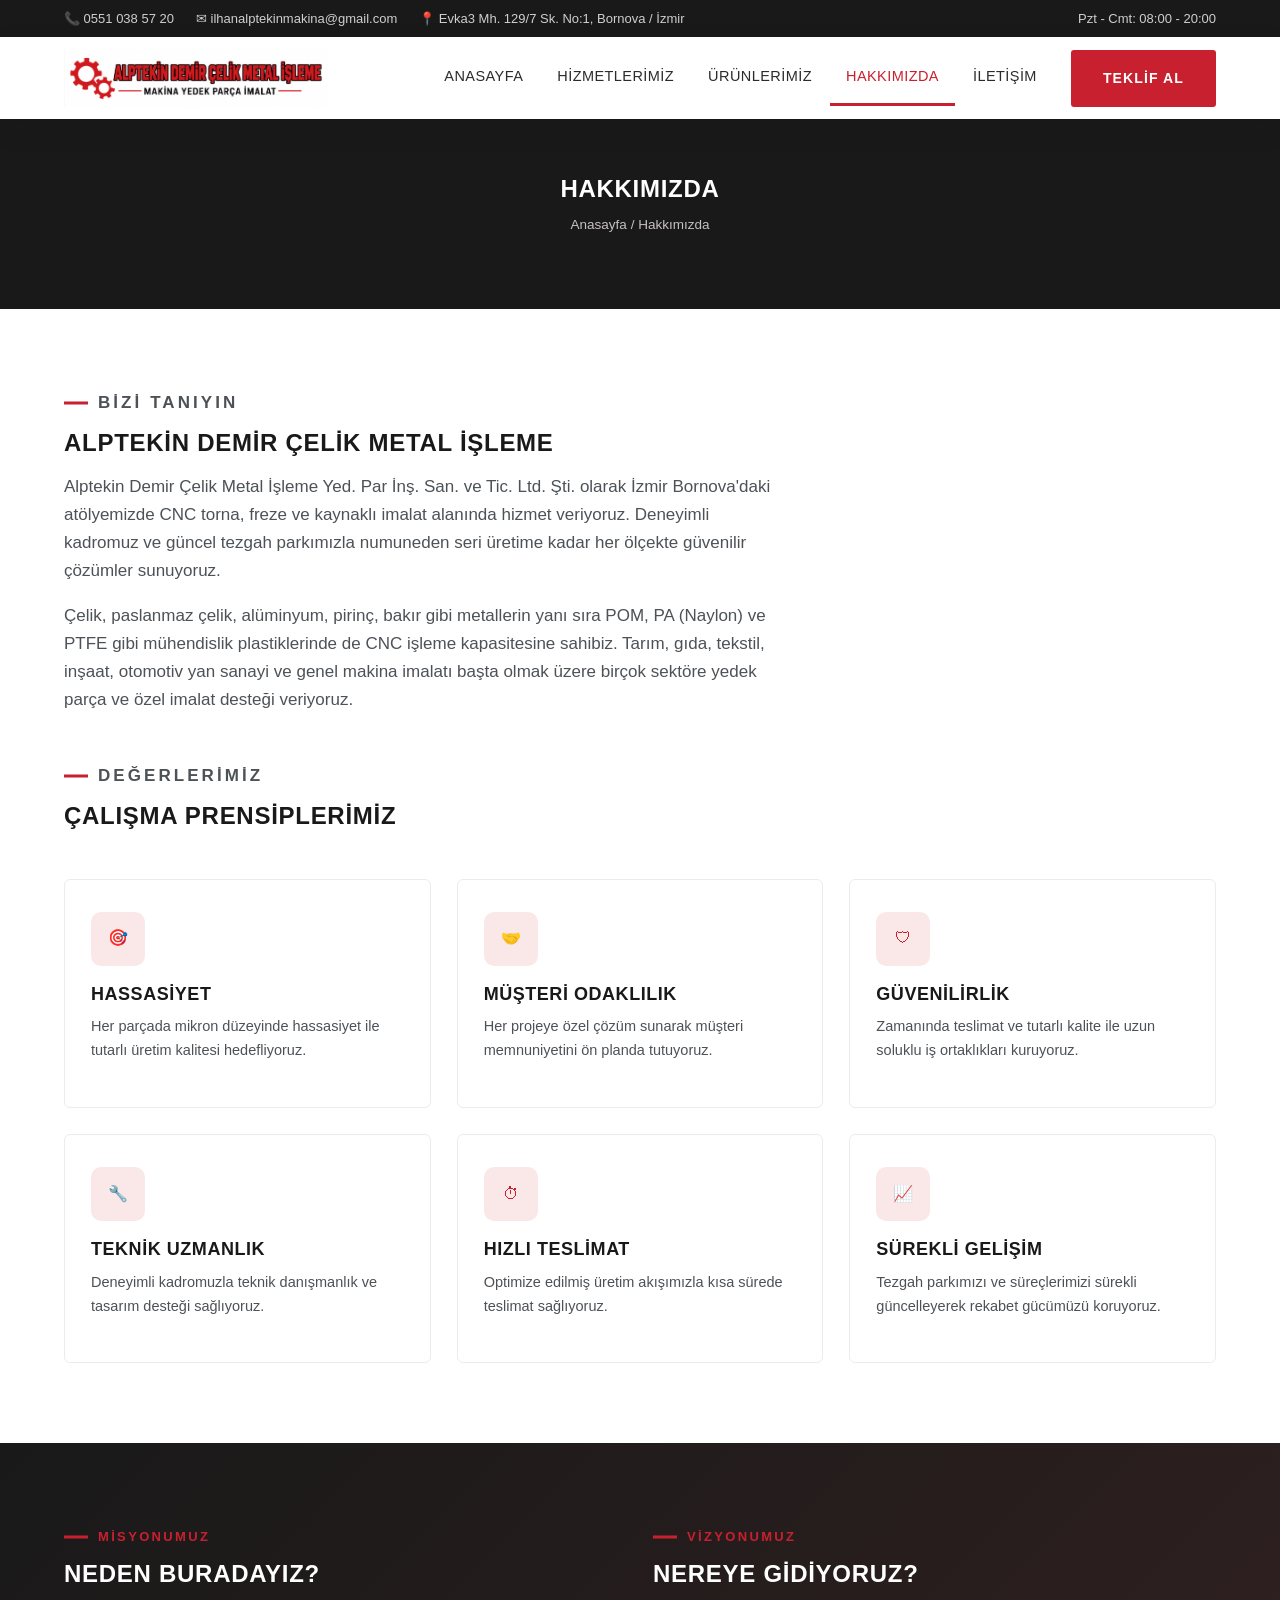
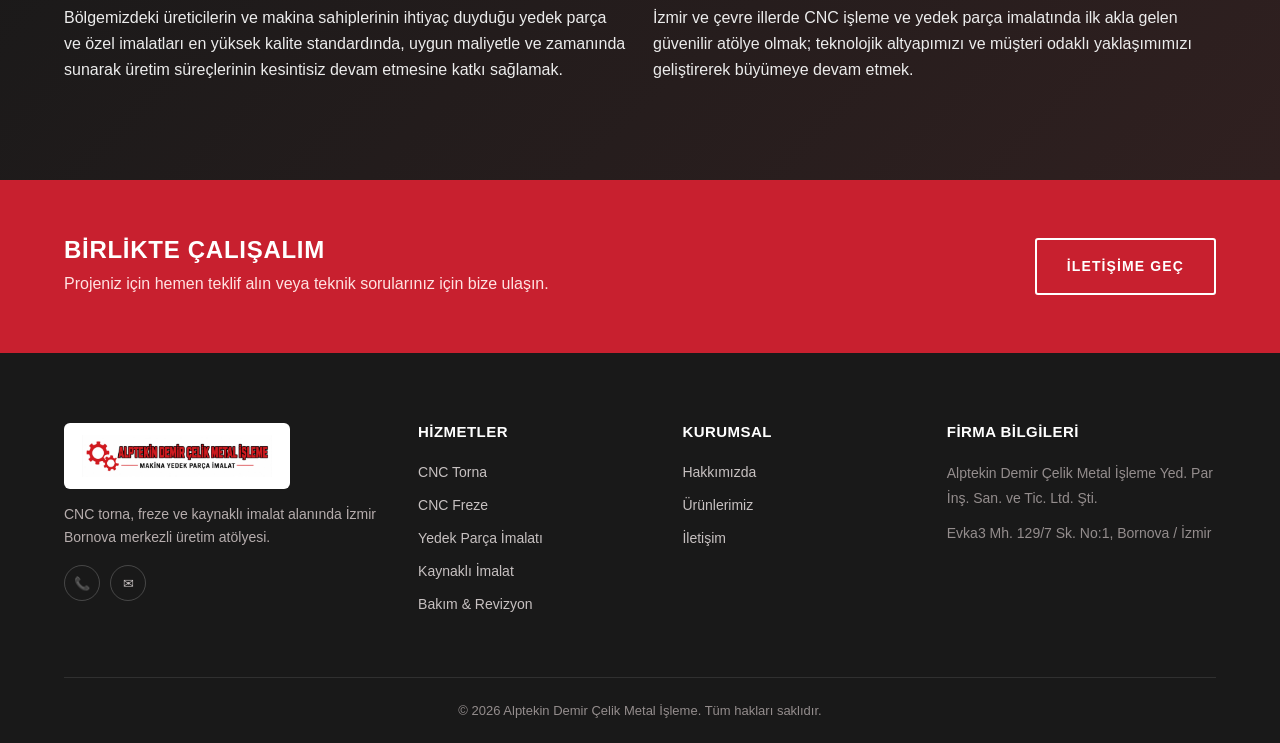
==== hakkimizda.html @ d5917b15 "İlk yayın: Alptekin Demir Çelik Metal İşleme web sitesi" ====
<!DOCTYPE html>
<html lang="tr">
<head>
<meta charset="UTF-8">
<meta name="viewport" content="width=device-width, initial-scale=1.0">
<title>Hakkımızda | Alptekin Demir Çelik Metal İşleme - İzmir Bornova</title>
<meta name="description" content="Alptekin Demir Çelik Metal İşleme Yed. Par İnş. San. ve Tic. Ltd. Şti. hakkında bilgi edinin: misyonumuz, vizyonumuz ve değerlerimiz.">
<meta name="keywords" content="alptekin demir çelik hakkında, izmir cnc atölyesi, bornova metal işleme firması">
<link rel="canonical" href="https://www.alptekindemircelik.com/hakkimizda.html">
<meta name="robots" content="index, follow">
<meta property="og:type" content="website">
<meta property="og:locale" content="tr_TR">
<meta property="og:title" content="Hakkımızda | Alptekin Demir Çelik Metal İşleme">
<meta property="og:description" content="İzmir Bornova merkezli CNC işleme ve metal imalat atölyemizi tanıyın.">
<meta property="og:image" content="https://www.alptekindemircelik.com/img/logo.png">
<meta property="og:url" content="https://www.alptekindemircelik.com/hakkimizda.html">
<link rel="icon" type="image/png" href="img/logo.png">
<link rel="stylesheet" href="css/style.css">
</head>
<body>

<div class="topbar">
  <div class="container">
    <div class="topbar__contacts">
      <a href="tel:+905510385720">📞 0551 038 57 20</a>
      <a href="mailto:ilhanalptekinmakina@gmail.com">✉ ilhanalptekinmakina@gmail.com</a>
      <span>📍 Evka3 Mh. 129/7 Sk. No:1, Bornova / İzmir</span>
    </div>
    <div>Pzt - Cmt: 08:00 - 20:00</div>
  </div>
</div>

<header class="site-header">
  <div class="container">
    <a href="index.html" class="brand">
      <img src="img/logo.png" alt="Alptekin Demir Çelik Metal İşleme Logo" width="52" height="52">
      <span class="brand__text">
        <span class="brand__title">Alptekin Demir Çelik</span>
        <span class="brand__sub">Makina Yedek Parça İmalat</span>
      </span>
    </a>
    <nav class="main-nav" aria-label="Ana menü">
      <ul>
        <li><a class="nav-link" href="index.html">Anasayfa</a></li>
        <li><a class="nav-link" href="hizmetlerimiz.html">Hizmetlerimiz</a></li>
        <li><a class="nav-link" href="urunlerimiz.html">Ürünlerimiz</a></li>
        <li class="active"><a class="nav-link" href="hakkimizda.html">Hakkımızda</a></li>
        <li><a class="nav-link" href="iletisim.html">İletişim</a></li>
      </ul>
      <a href="iletisim.html" class="btn btn-primary">Teklif Al</a>
    </nav>
    <button class="nav-toggle" aria-label="Menüyü aç/kapat" aria-expanded="false"><span></span></button>
  </div>
</header>

<main>

  <section class="page-header">
    <div class="container">
      <h1>Hakkımızda</h1>
      <p class="breadcrumb"><a href="index.html">Anasayfa</a> / Hakkımızda</p>
    </div>
  </section>

  <section class="section">
    <div class="container">
      <div class="section-head">
        <p class="eyebrow">Bizi Tanıyın</p>
        <h2>Alptekin Demir Çelik Metal İşleme</h2>
        <p>Alptekin Demir Çelik Metal İşleme Yed. Par İnş. San. ve Tic. Ltd. Şti. olarak İzmir Bornova'daki atölyemizde CNC torna, freze ve kaynaklı imalat alanında hizmet veriyoruz. Deneyimli kadromuz ve güncel tezgah parkımızla numuneden seri üretime kadar her ölçekte güvenilir çözümler sunuyoruz.</p>
        <p>Çelik, paslanmaz çelik, alüminyum, pirinç, bakır gibi metallerin yanı sıra POM, PA (Naylon) ve PTFE gibi mühendislik plastiklerinde de CNC işleme kapasitesine sahibiz. Tarım, gıda, tekstil, inşaat, otomotiv yan sanayi ve genel makina imalatı başta olmak üzere birçok sektöre yedek parça ve özel imalat desteği veriyoruz.</p>
      </div>

      <div class="section-head" style="margin-top:48px;">
        <p class="eyebrow">Değerlerimiz</p>
        <h2>Çalışma Prensiplerimiz</h2>
      </div>
      <div class="grid grid--3">
        <div class="card">
          <div class="card__icon">🎯</div>
          <h3>Hassasiyet</h3>
          <p>Her parçada mikron düzeyinde hassasiyet ile tutarlı üretim kalitesi hedefliyoruz.</p>
        </div>
        <div class="card">
          <div class="card__icon">🤝</div>
          <h3>Müşteri Odaklılık</h3>
          <p>Her projeye özel çözüm sunarak müşteri memnuniyetini ön planda tutuyoruz.</p>
        </div>
        <div class="card">
          <div class="card__icon">🛡</div>
          <h3>Güvenilirlik</h3>
          <p>Zamanında teslimat ve tutarlı kalite ile uzun soluklu iş ortaklıkları kuruyoruz.</p>
        </div>
        <div class="card">
          <div class="card__icon">🔧</div>
          <h3>Teknik Uzmanlık</h3>
          <p>Deneyimli kadromuzla teknik danışmanlık ve tasarım desteği sağlıyoruz.</p>
        </div>
        <div class="card">
          <div class="card__icon">⏱</div>
          <h3>Hızlı Teslimat</h3>
          <p>Optimize edilmiş üretim akışımızla kısa sürede teslimat sağlıyoruz.</p>
        </div>
        <div class="card">
          <div class="card__icon">📈</div>
          <h3>Sürekli Gelişim</h3>
          <p>Tezgah parkımızı ve süreçlerimizi sürekli güncelleyerek rekabet gücümüzü koruyoruz.</p>
        </div>
      </div>
    </div>
  </section>

  <section class="section section--dark">
    <div class="container">
      <div class="grid grid--2">
        <div>
          <p class="eyebrow">Misyonumuz</p>
          <h2>Neden Buradayız?</h2>
          <p>Bölgemizdeki üreticilerin ve makina sahiplerinin ihtiyaç duyduğu yedek parça ve özel imalatları en yüksek kalite standardında, uygun maliyetle ve zamanında sunarak üretim süreçlerinin kesintisiz devam etmesine katkı sağlamak.</p>
        </div>
        <div>
          <p class="eyebrow">Vizyonumuz</p>
          <h2>Nereye Gidiyoruz?</h2>
          <p>İzmir ve çevre illerde CNC işleme ve yedek parça imalatında ilk akla gelen güvenilir atölye olmak; teknolojik altyapımızı ve müşteri odaklı yaklaşımımızı geliştirerek büyümeye devam etmek.</p>
        </div>
      </div>
    </div>
  </section>

  <section class="cta-band">
    <div class="container">
      <div>
        <h2>Birlikte Çalışalım</h2>
        <p>Projeniz için hemen teklif alın veya teknik sorularınız için bize ulaşın.</p>
      </div>
      <a href="iletisim.html" class="btn btn-outline">İletişime Geç</a>
    </div>
  </section>

</main>

<footer class="site-footer">
  <div class="container">
    <div class="footer-grid">
      <div class="footer-brand">
        <a href="index.html" class="brand">
          <img src="img/logo.png" alt="Alptekin Demir Çelik Logo" width="46" height="46">
          <span class="brand__text">
            <span class="brand__title">Alptekin Demir Çelik</span>
            <span class="brand__sub">Makina Yedek Parça İmalat</span>
          </span>
        </a>
        <p>CNC torna, freze ve kaynaklı imalat alanında İzmir Bornova merkezli üretim atölyesi.</p>
        <div class="social-row">
          <a href="tel:+905510385720" aria-label="Telefon">📞</a>
          <a href="mailto:ilhanalptekinmakina@gmail.com" aria-label="E-posta">✉</a>
        </div>
      </div>
      <div>
        <h4>Hizmetler</h4>
        <ul>
          <li><a href="hizmetlerimiz.html#torna">CNC Torna</a></li>
          <li><a href="hizmetlerimiz.html#freze">CNC Freze</a></li>
          <li><a href="hizmetlerimiz.html#yedek-parca">Yedek Parça İmalatı</a></li>
          <li><a href="hizmetlerimiz.html#kaynak">Kaynaklı İmalat</a></li>
          <li><a href="hizmetlerimiz.html#bakim">Bakım &amp; Revizyon</a></li>
        </ul>
      </div>
      <div>
        <h4>Kurumsal</h4>
        <ul>
          <li><a href="hakkimizda.html">Hakkımızda</a></li>
          <li><a href="urunlerimiz.html">Ürünlerimiz</a></li>
          <li><a href="iletisim.html">İletişim</a></li>
        </ul>
      </div>
      <div>
        <h4>Firma Bilgileri</h4>
        <ul class="footer-legal">
          <li>Alptekin Demir Çelik Metal İşleme Yed. Par İnş. San. ve Tic. Ltd. Şti.</li>
          <li>Evka3 Mh. 129/7 Sk. No:1, Bornova / İzmir</li>
        </ul>
      </div>
    </div>
    <div class="footer-bottom">
      &copy; <span id="current-year">2026</span> Alptekin Demir Çelik Metal İşleme. Tüm hakları saklıdır.
    </div>
  </div>
</footer>

<script src="js/main.js"></script>
</body>
</html>
---- css/style.css ----
/* =========================================================
   Alptekin Demir Çelik Metal İşleme - Ana Stil Dosyası
   ========================================================= */

:root {
  --color-red: #c8202f;
  --color-red-dark: #8f1620;
  --color-red-light: #e5394a;
  --color-ink: #191919;
  --color-ink-soft: #2b2b2b;
  --color-steel: #4d5257;
  --color-gray-100: #f6f6f7;
  --color-gray-200: #ececec;
  --color-gray-300: #dadada;
  --color-white: #ffffff;
  --font-heading: "Oswald", "Arial Narrow", Arial, sans-serif;
  --font-body: "Inter", "Segoe UI", Arial, sans-serif;
  --radius: 6px;
  --shadow-soft: 0 10px 30px rgba(25, 25, 25, 0.08);
  --shadow-hard: 0 18px 40px rgba(25, 25, 25, 0.16);
  --container: 1200px;
}

* { box-sizing: border-box; }
html { scroll-behavior: smooth; }

body {
  margin: 0;
  font-family: var(--font-body);
  color: var(--color-ink-soft);
  background: var(--color-white);
  line-height: 1.65;
  font-size: 16px;
}

img { max-width: 100%; display: block; }
a { color: inherit; text-decoration: none; }
ul { list-style: none; margin: 0; padding: 0; }
h1, h2, h3, h4 {
  font-family: var(--font-heading);
  text-transform: uppercase;
  letter-spacing: 0.03em;
  color: var(--color-ink);
  margin: 0 0 16px;
  line-height: 1.2;
}
p { margin: 0 0 16px; }

.container {
  width: 100%;
  max-width: var(--container);
  margin: 0 auto;
  padding: 0 24px;
}

.section {
  padding: 80px 0;
}
.section--gray { background: var(--color-gray-100); }
.section--dark {
  background: linear-gradient(135deg, var(--color-ink) 0%, #302020 100%);
  color: var(--color-gray-200);
}
.section--dark h2, .section--dark h3 { color: var(--color-white); }

.eyebrow {
  display: inline-block;
  font-family: var(--font-heading);
  text-transform: uppercase;
  letter-spacing: 0.18em;
  font-size: 13px;
  color: var(--color-red);
  font-weight: 600;
  margin-bottom: 12px;
  position: relative;
  padding-left: 34px;
}
.eyebrow::before {
  content: "";
  position: absolute;
  left: 0;
  top: 50%;
  transform: translateY(-50%);
  width: 24px;
  height: 3px;
  background: var(--color-red);
}

.section-head { max-width: 720px; margin-bottom: 48px; }
.section-head.center { margin-left: auto; margin-right: auto; text-align: center; }
.section-head p { color: var(--color-steel); font-size: 17px; }
.section--dark .section-head p { color: #c9c3c3; }

.btn {
  display: inline-flex;
  align-items: center;
  gap: 10px;
  font-family: var(--font-heading);
  text-transform: uppercase;
  letter-spacing: 0.08em;
  font-size: 14px;
  font-weight: 600;
  padding: 15px 30px;
  border-radius: 3px;
  border: 2px solid transparent;
  cursor: pointer;
  transition: all 0.25s ease;
}
.btn-primary {
  background: var(--color-red);
  color: var(--color-white);
  border-color: var(--color-red);
}
.btn-primary:hover { background: var(--color-red-dark); border-color: var(--color-red-dark); }
.btn-outline {
  background: transparent;
  color: var(--color-ink);
  border-color: var(--color-ink);
}
.btn-outline:hover { background: var(--color-ink); color: var(--color-white); }
.section--dark .btn-outline { color: var(--color-white); border-color: var(--color-white); }
.section--dark .btn-outline:hover { background: var(--color-white); color: var(--color-ink); }

/* ---------- Header / Nav ---------- */
.topbar {
  background: var(--color-ink);
  color: #cfcfcf;
  font-size: 13px;
}
.topbar .container {
  display: flex;
  justify-content: space-between;
  align-items: center;
  padding-top: 8px;
  padding-bottom: 8px;
  flex-wrap: wrap;
  gap: 6px;
}
.topbar a { color: #cfcfcf; }
.topbar a:hover { color: var(--color-red-light); }
.topbar__contacts { display: flex; gap: 22px; flex-wrap: wrap; }
.topbar__contacts span, .topbar__contacts a { display: inline-flex; align-items: center; gap: 6px; }

.site-header {
  position: sticky;
  top: 0;
  z-index: 200;
  background: var(--color-white);
  box-shadow: var(--shadow-soft);
}
.site-header .container {
  display: flex;
  align-items: center;
  justify-content: space-between;
  padding-top: 12px;
  padding-bottom: 12px;
}
.brand { display: flex; align-items: center; gap: 12px; }
.brand img { height: 58px; width: auto; }
.brand__text { display: none; }

.main-nav { display: flex; align-items: center; gap: 6px; }
.main-nav > ul { display: flex; align-items: center; gap: 2px; }
.main-nav a.nav-link {
  display: block;
  padding: 14px 16px;
  font-family: var(--font-heading);
  font-size: 14.5px;
  font-weight: 500;
  letter-spacing: 0.03em;
  text-transform: uppercase;
  color: var(--color-ink-soft);
  border-bottom: 3px solid transparent;
  transition: all 0.2s ease;
}
.main-nav a.nav-link:hover,
.main-nav li.active a.nav-link {
  color: var(--color-red);
  border-color: var(--color-red);
}
.main-nav .btn { margin-left: 12px; }

.nav-toggle {
  display: none;
  background: none;
  border: 2px solid var(--color-ink);
  border-radius: 4px;
  width: 44px;
  height: 40px;
  align-items: center;
  justify-content: center;
  cursor: pointer;
}
.nav-toggle span,
.nav-toggle span::before,
.nav-toggle span::after {
  content: "";
  display: block;
  width: 20px;
  height: 2px;
  background: var(--color-ink);
  position: relative;
  transition: all 0.2s ease;
}
.nav-toggle span::before { position: absolute; top: -7px; }
.nav-toggle span::after { position: absolute; top: 7px; }

/* ---------- Hero ---------- */
.hero {
  position: relative;
  background: linear-gradient(120deg, rgba(20,20,20,0.92), rgba(50,20,22,0.86)), url('../img/cnc-parca-flans-seti.jpg') center/cover no-repeat;
  color: var(--color-white);
  padding: 110px 0 100px;
}
.hero .container {
  display: grid;
  grid-template-columns: 1.1fr 0.9fr;
  gap: 48px;
  align-items: center;
}
.hero h1 {
  color: var(--color-white);
  font-size: clamp(32px, 4.2vw, 54px);
  margin-bottom: 18px;
}
.hero h1 span { color: var(--color-red-light); }
.hero p.lead { font-size: 18px; color: #ddd6d6; max-width: 560px; }
.hero .actions { display: flex; gap: 16px; flex-wrap: wrap; margin-top: 30px; }
.hero-card {
  background: rgba(255,255,255,0.06);
  border: 1px solid rgba(255,255,255,0.18);
  border-radius: var(--radius);
  padding: 30px;
  backdrop-filter: blur(3px);
}
.hero-card ul li {
  display: flex;
  gap: 12px;
  padding: 10px 0;
  border-bottom: 1px solid rgba(255,255,255,0.12);
  font-size: 15px;
}
.hero-card ul li:last-child { border-bottom: none; }
.hero-card ul li strong { color: var(--color-red-light); }

/* ---------- Stats ---------- */
.stats {
  background: var(--color-ink);
  color: var(--color-white);
}
.stats .container {
  display: grid;
  grid-template-columns: repeat(4, 1fr);
  gap: 20px;
  padding-top: 40px;
  padding-bottom: 40px;
}
.stat { text-align: center; border-right: 1px solid rgba(255,255,255,0.12); }
.stat:last-child { border-right: none; }
.stat strong {
  display: block;
  font-family: var(--font-heading);
  font-size: 36px;
  color: var(--color-red-light);
}
.stat span { font-size: 13px; letter-spacing: 0.05em; text-transform: uppercase; color: #c7c1c1; }

/* ---------- Cards / Grids ---------- */
.grid {
  display: grid;
  gap: 26px;
}
.grid--3 { grid-template-columns: repeat(3, 1fr); }
.grid--4 { grid-template-columns: repeat(4, 1fr); }
.grid--2 { grid-template-columns: repeat(2, 1fr); }

.card {
  background: var(--color-white);
  border: 1px solid var(--color-gray-200);
  border-radius: var(--radius);
  padding: 32px 26px;
  transition: transform 0.25s ease, box-shadow 0.25s ease, border-color 0.25s ease;
}
.card:hover {
  transform: translateY(-6px);
  box-shadow: var(--shadow-hard);
  border-color: var(--color-red);
}
.card__icon {
  width: 54px;
  height: 54px;
  border-radius: 10px;
  background: rgba(200, 32, 47, 0.1);
  display: flex;
  align-items: center;
  justify-content: center;
  margin-bottom: 18px;
  color: var(--color-red);
}
.card h3 { font-size: 18px; margin-bottom: 10px; }
.card p { color: var(--color-steel); font-size: 14.5px; margin-bottom: 12px; }
.card__link { font-size: 13px; font-weight: 700; color: var(--color-red); text-transform: uppercase; letter-spacing: 0.05em; }
.card__link:hover { color: var(--color-red-dark); }

.feature {
  display: flex;
  gap: 18px;
  align-items: flex-start;
}
.feature__icon {
  flex: none;
  width: 48px;
  height: 48px;
  border-radius: 50%;
  background: var(--color-red);
  color: var(--color-white);
  display: flex;
  align-items: center;
  justify-content: center;
}
.feature h3 { font-size: 16.5px; margin-bottom: 6px; }
.feature p { font-size: 14px; color: var(--color-steel); margin: 0; }
.section--dark .feature p { color: #cabdbd; }

.pill-list { display: flex; flex-wrap: wrap; gap: 12px; }
.pill {
  padding: 10px 20px;
  border: 1px solid var(--color-gray-300);
  border-radius: 999px;
  font-size: 13.5px;
  font-weight: 600;
  color: var(--color-ink-soft);
  background: var(--color-white);
}
.pill:hover { border-color: var(--color-red); color: var(--color-red); }

.steps {
  display: grid;
  grid-template-columns: repeat(4, 1fr);
  gap: 26px;
  counter-reset: step;
}
.step { position: relative; padding-top: 8px; }
.step__num {
  width: 46px;
  height: 46px;
  border-radius: 50%;
  border: 2px solid var(--color-red);
  color: var(--color-red);
  font-family: var(--font-heading);
  font-weight: 700;
  display: flex;
  align-items: center;
  justify-content: center;
  margin-bottom: 16px;
}
.step h3 { font-size: 16px; }
.step p { font-size: 14px; color: var(--color-steel); }

/* ---------- Gallery ---------- */
.gallery {
  display: grid;
  grid-template-columns: repeat(4, 1fr);
  gap: 18px;
}
.gallery figure {
  margin: 0;
  border-radius: var(--radius);
  overflow: hidden;
  position: relative;
  background: var(--color-gray-100);
  border: 1px solid var(--color-gray-200);
}
.gallery img {
  width: 100%;
  height: 230px;
  object-fit: cover;
  transition: transform 0.4s ease;
}
.gallery figure:hover img { transform: scale(1.08); }
.gallery figcaption {
  position: absolute;
  left: 0; right: 0; bottom: 0;
  padding: 12px 14px;
  background: linear-gradient(0deg, rgba(0,0,0,0.75), transparent);
  color: var(--color-white);
  font-size: 13px;
  font-weight: 600;
  letter-spacing: 0.02em;
}

/* ---------- Testimonials ---------- */
.testimonial {
  background: var(--color-white);
  border: 1px solid var(--color-gray-200);
  border-left: 4px solid var(--color-red);
  border-radius: var(--radius);
  padding: 28px;
}
.testimonial p { font-style: italic; color: var(--color-ink-soft); }
.testimonial__who { display: flex; align-items: center; gap: 12px; margin-top: 14px; }
.testimonial__avatar {
  width: 42px; height: 42px; border-radius: 50%;
  background: var(--color-ink);
  color: var(--color-white);
  display: flex; align-items: center; justify-content: center;
  font-family: var(--font-heading); font-weight: 700;
}
.testimonial__who strong { display: block; font-size: 14px; }
.testimonial__who span { font-size: 12.5px; color: var(--color-steel); }

/* ---------- CTA Band ---------- */
.cta-band {
  background: var(--color-red);
  color: var(--color-white);
  padding: 56px 0;
}
.cta-band .container {
  display: flex;
  justify-content: space-between;
  align-items: center;
  gap: 24px;
  flex-wrap: wrap;
}
.cta-band h2 { color: var(--color-white); margin-bottom: 6px; }
.cta-band p { color: #ffe3e3; margin: 0; }
.cta-band .btn-outline { border-color: var(--color-white); color: var(--color-white); }
.cta-band .btn-outline:hover { background: var(--color-white); color: var(--color-red); }

/* ---------- Breadcrumb / Page header ---------- */
.page-header {
  background: var(--color-ink);
  color: var(--color-white);
  padding: 56px 0;
  text-align: center;
}
.page-header h1 { color: var(--color-white); margin-bottom: 10px; }
.breadcrumb { font-size: 13.5px; color: #c7c1c1; }
.breadcrumb a:hover { color: var(--color-red-light); }

/* ---------- Footer ---------- */
.site-footer {
  background: var(--color-ink);
  color: #c7c1c1;
  padding-top: 70px;
}
.footer-grid {
  display: grid;
  grid-template-columns: 1.4fr 1fr 1fr 1.2fr;
  gap: 40px;
  padding-bottom: 50px;
  border-bottom: 1px solid rgba(255,255,255,0.1);
}
.footer-grid h4 { color: var(--color-white); font-size: 15px; margin-bottom: 20px; }
.footer-grid ul li { margin-bottom: 10px; font-size: 14px; }
.footer-grid ul li a:hover { color: var(--color-red-light); }
.footer-brand .brand {
  background: var(--color-white);
  padding: 12px 18px;
  border-radius: var(--radius);
  display: inline-flex;
}
.footer-brand .brand img { height: 42px; }
.footer-brand p { font-size: 14px; margin-top: 14px; color: #b6adad; }
.footer-legal {
  font-size: 12.5px;
  color: #948d8d;
  line-height: 1.8;
}
.footer-bottom {
  text-align: center;
  padding: 22px 0;
  font-size: 13px;
  color: #948d8d;
}
.social-row { display: flex; gap: 10px; margin-top: 16px; }
.social-row a {
  width: 36px; height: 36px;
  border: 1px solid rgba(255,255,255,0.2);
  border-radius: 50%;
  display: flex; align-items: center; justify-content: center;
  font-size: 13px;
}
.social-row a:hover { background: var(--color-red); border-color: var(--color-red); }

/* ---------- Contact page ---------- */
.contact-wrap {
  display: grid;
  grid-template-columns: 0.9fr 1.1fr;
  gap: 40px;
  align-items: start;
}
.contact-form {
  background: var(--color-white);
  border: 1px solid var(--color-gray-200);
  border-radius: var(--radius);
  padding: 32px;
  box-shadow: var(--shadow-soft);
}
.contact-info-card {
  background: var(--color-gray-100);
  border-radius: var(--radius);
  padding: 32px;
}
.contact-info-card li {
  display: flex;
  gap: 14px;
  padding: 14px 0;
  border-bottom: 1px solid var(--color-gray-300);
  font-size: 14.5px;
}
.contact-info-card li:last-child { border-bottom: none; }
.contact-info-card strong { display: block; font-size: 13px; text-transform: uppercase; letter-spacing: 0.04em; color: var(--color-red); margin-bottom: 3px; }

.form-grid {
  display: grid;
  grid-template-columns: 1fr 1fr;
  gap: 18px;
}
.form-grid .full { grid-column: 1 / -1; }
label { display: block; font-size: 13.5px; font-weight: 600; margin-bottom: 6px; }
input, textarea, select {
  width: 100%;
  padding: 13px 14px;
  border: 1px solid var(--color-gray-300);
  border-radius: 4px;
  font-family: var(--font-body);
  font-size: 14.5px;
}
input:focus, textarea:focus, select:focus { outline: none; border-color: var(--color-red); }
.map-frame {
  border: 0;
  width: 100%;
  height: 340px;
  border-radius: var(--radius);
  margin-top: 32px;
}

/* ---------- Materials table style ---------- */
.material-tag { display: inline-flex; gap: 6px; font-size: 12.5px; color: var(--color-steel); margin-right: 14px; }
.material-tag::before { content: "✓"; color: var(--color-red); font-weight: 700; }

/* ---------- Utility ---------- */
.text-center { text-align: center; }
.mt-0 { margin-top: 0; }
.mb-0 { margin-bottom: 0; }

/* =========================================================
   Responsive
   ========================================================= */
@media (max-width: 1080px) {
  .grid--4 { grid-template-columns: repeat(2, 1fr); }
  .grid--3 { grid-template-columns: repeat(2, 1fr); }
  .steps { grid-template-columns: repeat(2, 1fr); }
  .gallery { grid-template-columns: repeat(3, 1fr); }
  .footer-grid { grid-template-columns: 1fr 1fr; }
  .hero .container { grid-template-columns: 1fr; }
  .hero-card { order: -1; }
}

@media (max-width: 900px) {
  .main-nav { position: fixed; top: 0; right: -100%; height: 100vh; width: min(320px, 85%); background: var(--color-white); box-shadow: -10px 0 30px rgba(0,0,0,0.2); flex-direction: column; align-items: stretch; padding: 90px 20px 20px; transition: right 0.3s ease; overflow-y: auto; }
  .main-nav.open { right: 0; }
  .main-nav > ul { flex-direction: column; align-items: stretch; gap: 0; width: 100%; }
  .main-nav a.nav-link { padding: 16px 6px; border-bottom: 1px solid var(--color-gray-200); }
  .main-nav .btn { margin: 16px 6px 0; justify-content: center; }
  .nav-toggle { display: flex; }
  .stats .container { grid-template-columns: repeat(2, 1fr); }
  .stat { border-right: none; border-bottom: 1px solid rgba(255,255,255,0.12); padding-bottom: 16px; }
  .contact-wrap { grid-template-columns: 1fr; }
}

@media (max-width: 720px) {
  .section { padding: 56px 0; }
  .grid--4, .grid--3, .grid--2, .steps { grid-template-columns: 1fr; }
  .gallery { grid-template-columns: repeat(2, 1fr); }
  .footer-grid { grid-template-columns: 1fr; }
  .cta-band .container { flex-direction: column; text-align: center; }
  .form-grid { grid-template-columns: 1fr; }
  .topbar .container { justify-content: center; text-align: center; }
  .hero { padding: 80px 0 60px; }
}

@media (max-width: 480px) {
  .gallery { grid-template-columns: 1fr 1fr; }
  .brand__title { font-size: 15px; }
  .brand img { height: 40px; }
}
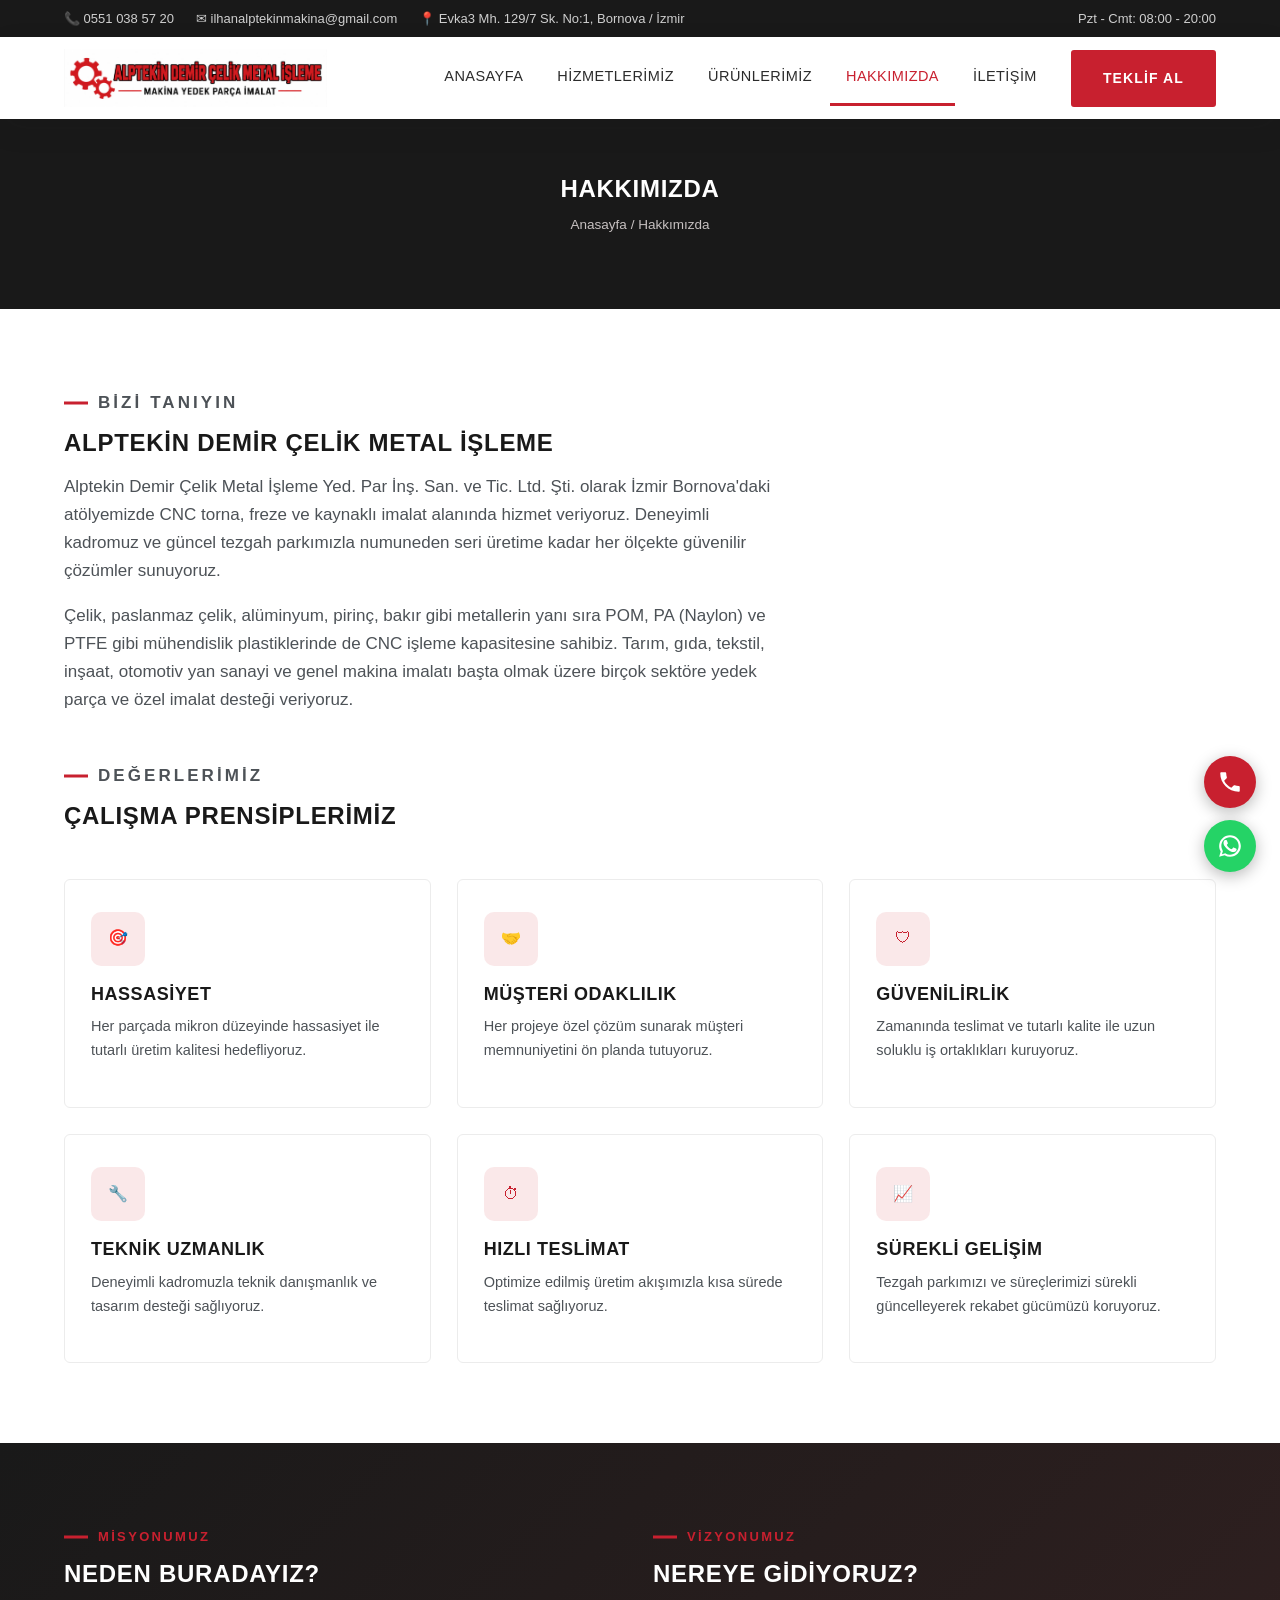
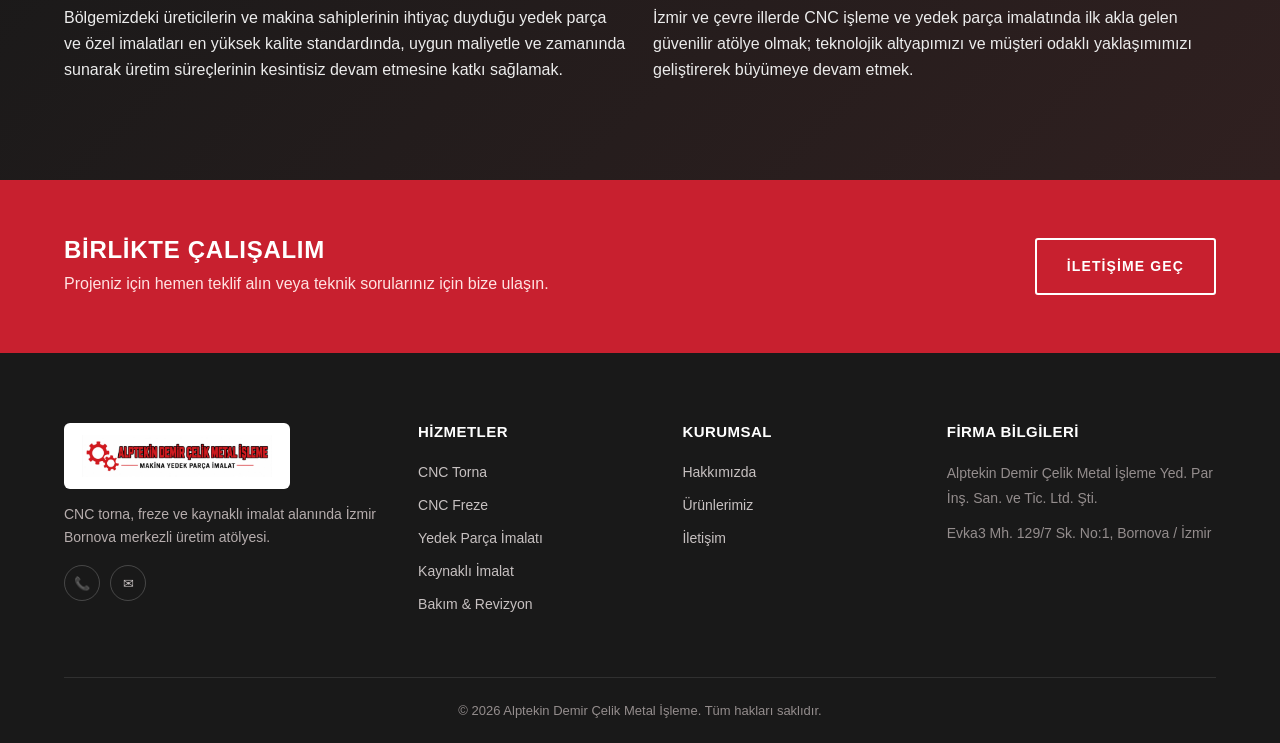
==== commit c617f00e: "Sabit telefon ve WhatsApp butonları eklendi" ====
--- a/hakkimizda.html
+++ b/hakkimizda.html
@@ -188,6 +188,14 @@
   </div>
 </footer>
 
+<div class="float-btns" aria-label="Hızlı iletişim">
+  <a class="float-btn float-btn--phone" href="tel:+905510385720" aria-label="Bizi arayın" title="Bizi Arayın">
+    <svg viewBox="0 0 24 24" xmlns="http://www.w3.org/2000/svg"><path d="M6.6 10.8c1.4 2.8 3.8 5.1 6.6 6.6l2.2-2.2c.3-.3.7-.4 1-.2 1.1.4 2.3.6 3.6.6.6 0 1 .4 1 1V20c0 .6-.4 1-1 1C10.6 21 3 13.4 3 4c0-.6.4-1 1-1h3.5c.6 0 1 .4 1 1 0 1.3.2 2.5.6 3.6.1.3 0 .7-.2 1L6.6 10.8z"/></svg>
+  </a>
+  <a class="float-btn float-btn--wa" href="https://wa.me/905510385720" target="_blank" rel="noopener noreferrer" aria-label="WhatsApp ile yazın" title="WhatsApp">
+    <svg viewBox="0 0 24 24" xmlns="http://www.w3.org/2000/svg"><path d="M17.472 14.382c-.297-.149-1.758-.867-2.03-.967-.273-.099-.471-.148-.67.15-.197.297-.767.966-.94 1.164-.173.199-.347.223-.644.075-.297-.15-1.255-.463-2.39-1.475-.883-.788-1.48-1.761-1.653-2.059-.173-.297-.018-.458.13-.606.134-.133.298-.347.446-.52.149-.174.198-.298.298-.497.099-.198.05-.371-.025-.52-.075-.149-.669-1.612-.916-2.207-.242-.579-.487-.5-.669-.51-.173-.008-.371-.01-.57-.01-.198 0-.52.074-.792.372-.272.297-1.04 1.016-1.04 2.479 0 1.462 1.065 2.875 1.213 3.074.149.198 2.096 3.2 5.077 4.487.709.306 1.262.489 1.694.625.712.227 1.36.195 1.871.118.571-.085 1.758-.719 2.006-1.413.248-.694.248-1.289.173-1.413-.074-.124-.272-.198-.57-.347z"/><path d="M12 2C6.477 2 2 6.477 2 12c0 1.89.525 3.66 1.438 5.168L2 22l4.985-1.407A9.955 9.955 0 0 0 12 22c5.523 0 10-4.477 10-10S17.523 2 12 2zm0 18a7.946 7.946 0 0 1-4.073-1.114l-.292-.174-3.038.856.855-2.968-.19-.304A7.96 7.96 0 0 1 4 12c0-4.411 3.589-8 8-8s8 3.589 8 8-3.589 8-8 8z"/></svg>
+  </a>
+</div>
 <script src="js/main.js"></script>
 </body>
 </html>
--- a/css/style.css
+++ b/css/style.css
@@ -118,6 +118,11 @@
   border-color: var(--color-ink);
 }
 .btn-outline:hover { background: var(--color-ink); color: var(--color-white); }
+.hero .btn-outline {
+  color: var(--color-white);
+  border-color: var(--color-white);
+}
+.hero .btn-outline:hover { background: var(--color-white); color: var(--color-ink); }
 .section--dark .btn-outline { color: var(--color-white); border-color: var(--color-white); }
 .section--dark .btn-outline:hover { background: var(--color-white); color: var(--color-ink); }
 
@@ -545,6 +550,35 @@
 .mt-0 { margin-top: 0; }
 .mb-0 { margin-bottom: 0; }
 
+/* ---------- Floating CTA Buttons ---------- */
+.float-btns {
+  position: fixed;
+  bottom: 28px;
+  right: 24px;
+  display: flex;
+  flex-direction: column;
+  gap: 12px;
+  z-index: 999;
+}
+.float-btn {
+  width: 52px;
+  height: 52px;
+  border-radius: 50%;
+  display: flex;
+  align-items: center;
+  justify-content: center;
+  box-shadow: 0 4px 16px rgba(0,0,0,0.28);
+  transition: transform 0.2s ease, box-shadow 0.2s ease;
+  cursor: pointer;
+}
+.float-btn:hover {
+  transform: scale(1.1);
+  box-shadow: 0 8px 24px rgba(0,0,0,0.35);
+}
+.float-btn svg { width: 26px; height: 26px; fill: #fff; flex-shrink: 0; }
+.float-btn--phone { background: var(--color-red); }
+.float-btn--wa { background: #25d366; }
+
 /* =========================================================
    Responsive
    ========================================================= */
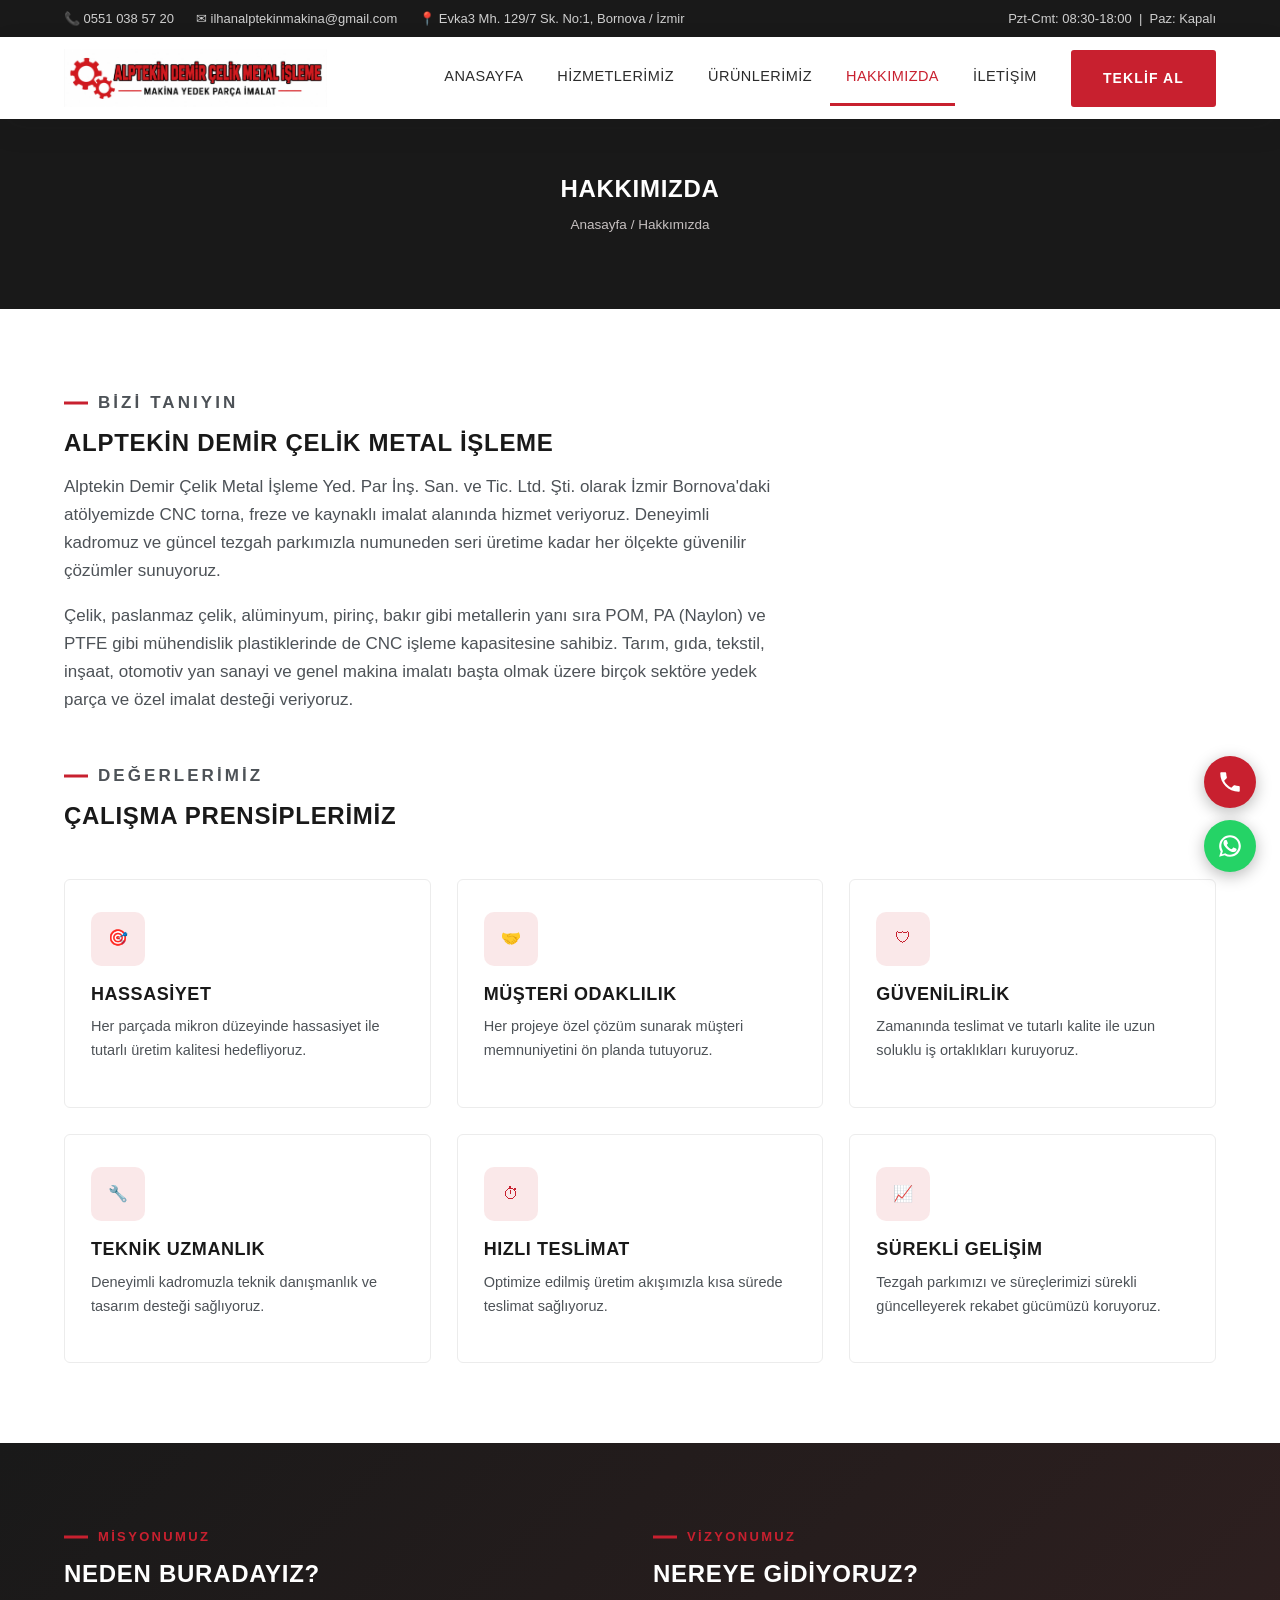
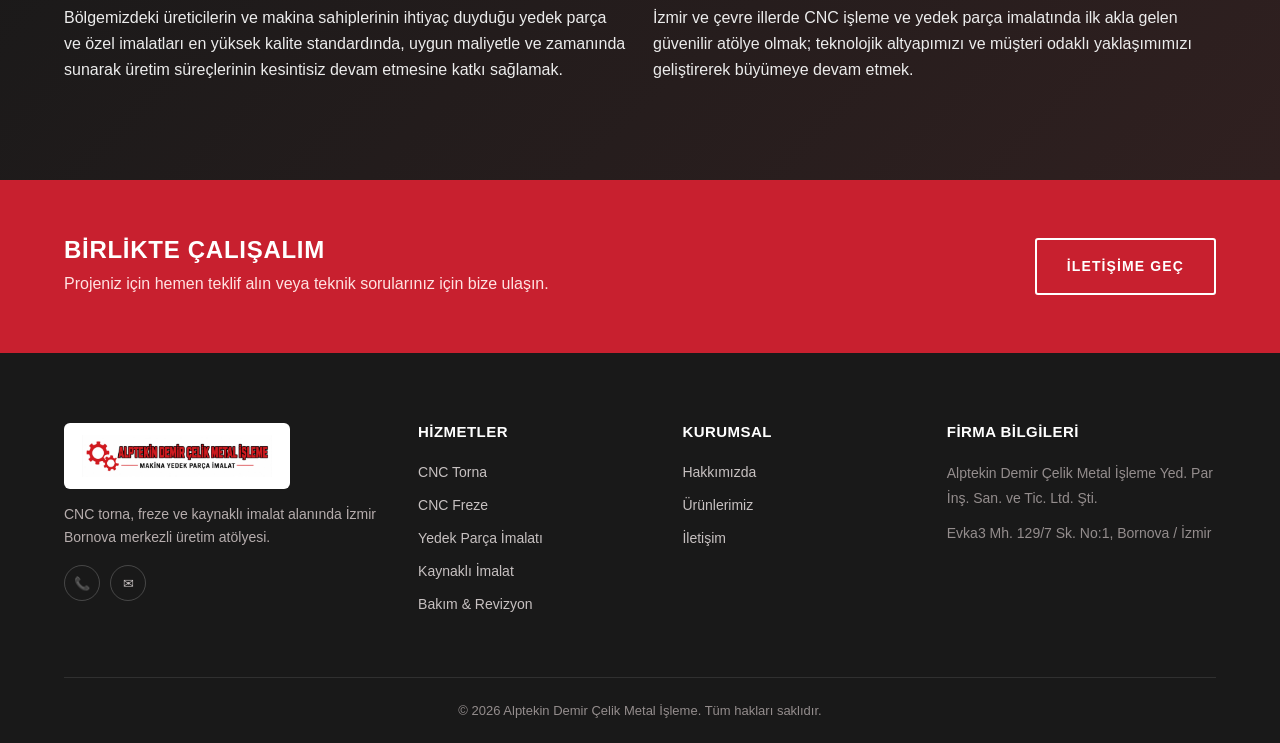
==== commit 38be1272: "Çalışma saatleri güncellendi: Pzt-Cmt 08:30-18:00, Paz Kapalı" ====
--- a/hakkimizda.html
+++ b/hakkimizda.html
@@ -6,14 +6,14 @@
 <title>Hakkımızda | Alptekin Demir Çelik Metal İşleme - İzmir Bornova</title>
 <meta name="description" content="Alptekin Demir Çelik Metal İşleme Yed. Par İnş. San. ve Tic. Ltd. Şti. hakkında bilgi edinin: misyonumuz, vizyonumuz ve değerlerimiz.">
 <meta name="keywords" content="alptekin demir çelik hakkında, izmir cnc atölyesi, bornova metal işleme firması">
-<link rel="canonical" href="https://www.alptekindemircelik.com/hakkimizda.html">
+<link rel="canonical" href="https://www.alptekindemircelik.com/hakkimizda">
 <meta name="robots" content="index, follow">
 <meta property="og:type" content="website">
 <meta property="og:locale" content="tr_TR">
 <meta property="og:title" content="Hakkımızda | Alptekin Demir Çelik Metal İşleme">
 <meta property="og:description" content="İzmir Bornova merkezli CNC işleme ve metal imalat atölyemizi tanıyın.">
 <meta property="og:image" content="https://www.alptekindemircelik.com/img/logo.png">
-<meta property="og:url" content="https://www.alptekindemircelik.com/hakkimizda.html">
+<meta property="og:url" content="https://www.alptekindemircelik.com/hakkimizda">
 <link rel="icon" type="image/png" href="img/logo.png">
 <link rel="stylesheet" href="css/style.css">
 </head>
@@ -26,13 +26,13 @@
       <a href="mailto:ilhanalptekinmakina@gmail.com">✉ ilhanalptekinmakina@gmail.com</a>
       <span>📍 Evka3 Mh. 129/7 Sk. No:1, Bornova / İzmir</span>
     </div>
-    <div>Pzt - Cmt: 08:00 - 20:00</div>
+    <div>Pzt-Cmt: 08:30-18:00 &nbsp;|&nbsp; Paz: Kapalı</div>
   </div>
 </div>
 
 <header class="site-header">
   <div class="container">
-    <a href="index.html" class="brand">
+    <a href="/" class="brand">
       <img src="img/logo.png" alt="Alptekin Demir Çelik Metal İşleme Logo" width="52" height="52">
       <span class="brand__text">
         <span class="brand__title">Alptekin Demir Çelik</span>
@@ -41,13 +41,13 @@
     </a>
     <nav class="main-nav" aria-label="Ana menü">
       <ul>
-        <li><a class="nav-link" href="index.html">Anasayfa</a></li>
-        <li><a class="nav-link" href="hizmetlerimiz.html">Hizmetlerimiz</a></li>
-        <li><a class="nav-link" href="urunlerimiz.html">Ürünlerimiz</a></li>
-        <li class="active"><a class="nav-link" href="hakkimizda.html">Hakkımızda</a></li>
-        <li><a class="nav-link" href="iletisim.html">İletişim</a></li>
+        <li><a class="nav-link" href="/">Anasayfa</a></li>
+        <li><a class="nav-link" href="hizmetlerimiz">Hizmetlerimiz</a></li>
+        <li><a class="nav-link" href="urunlerimiz">Ürünlerimiz</a></li>
+        <li class="active"><a class="nav-link" href="hakkimizda">Hakkımızda</a></li>
+        <li><a class="nav-link" href="iletisim">İletişim</a></li>
       </ul>
-      <a href="iletisim.html" class="btn btn-primary">Teklif Al</a>
+      <a href="iletisim" class="btn btn-primary">Teklif Al</a>
     </nav>
     <button class="nav-toggle" aria-label="Menüyü aç/kapat" aria-expanded="false"><span></span></button>
   </div>
@@ -58,7 +58,7 @@
   <section class="page-header">
     <div class="container">
       <h1>Hakkımızda</h1>
-      <p class="breadcrumb"><a href="index.html">Anasayfa</a> / Hakkımızda</p>
+      <p class="breadcrumb"><a href="/">Anasayfa</a> / Hakkımızda</p>
     </div>
   </section>
 
@@ -133,7 +133,7 @@
         <h2>Birlikte Çalışalım</h2>
         <p>Projeniz için hemen teklif alın veya teknik sorularınız için bize ulaşın.</p>
       </div>
-      <a href="iletisim.html" class="btn btn-outline">İletişime Geç</a>
+      <a href="iletisim" class="btn btn-outline">İletişime Geç</a>
     </div>
   </section>
 
@@ -143,7 +143,7 @@
   <div class="container">
     <div class="footer-grid">
       <div class="footer-brand">
-        <a href="index.html" class="brand">
+        <a href="/" class="brand">
           <img src="img/logo.png" alt="Alptekin Demir Çelik Logo" width="46" height="46">
           <span class="brand__text">
             <span class="brand__title">Alptekin Demir Çelik</span>
@@ -159,19 +159,19 @@
       <div>
         <h4>Hizmetler</h4>
         <ul>
-          <li><a href="hizmetlerimiz.html#torna">CNC Torna</a></li>
-          <li><a href="hizmetlerimiz.html#freze">CNC Freze</a></li>
-          <li><a href="hizmetlerimiz.html#yedek-parca">Yedek Parça İmalatı</a></li>
-          <li><a href="hizmetlerimiz.html#kaynak">Kaynaklı İmalat</a></li>
-          <li><a href="hizmetlerimiz.html#bakim">Bakım &amp; Revizyon</a></li>
+          <li><a href="hizmetlerimiz#torna">CNC Torna</a></li>
+          <li><a href="hizmetlerimiz#freze">CNC Freze</a></li>
+          <li><a href="hizmetlerimiz#yedek-parca">Yedek Parça İmalatı</a></li>
+          <li><a href="hizmetlerimiz#kaynak">Kaynaklı İmalat</a></li>
+          <li><a href="hizmetlerimiz#bakim">Bakım &amp; Revizyon</a></li>
         </ul>
       </div>
       <div>
         <h4>Kurumsal</h4>
         <ul>
-          <li><a href="hakkimizda.html">Hakkımızda</a></li>
-          <li><a href="urunlerimiz.html">Ürünlerimiz</a></li>
-          <li><a href="iletisim.html">İletişim</a></li>
+          <li><a href="hakkimizda">Hakkımızda</a></li>
+          <li><a href="urunlerimiz">Ürünlerimiz</a></li>
+          <li><a href="iletisim">İletişim</a></li>
         </ul>
       </div>
       <div>
--- a/css/style.css
+++ b/css/style.css
@@ -611,7 +611,10 @@
   .footer-grid { grid-template-columns: 1fr; }
   .cta-band .container { flex-direction: column; text-align: center; }
   .form-grid { grid-template-columns: 1fr; }
-  .topbar .container { justify-content: center; text-align: center; }
+  .topbar .container { justify-content: center; }
+  .topbar .container > div:last-child { display: none; } /* çalışma saati gizle */
+  .topbar__contacts span { display: none; }              /* adres gizle */
+  .topbar__contacts { justify-content: center; width: 100%; }
   .hero { padding: 80px 0 60px; }
 }
 
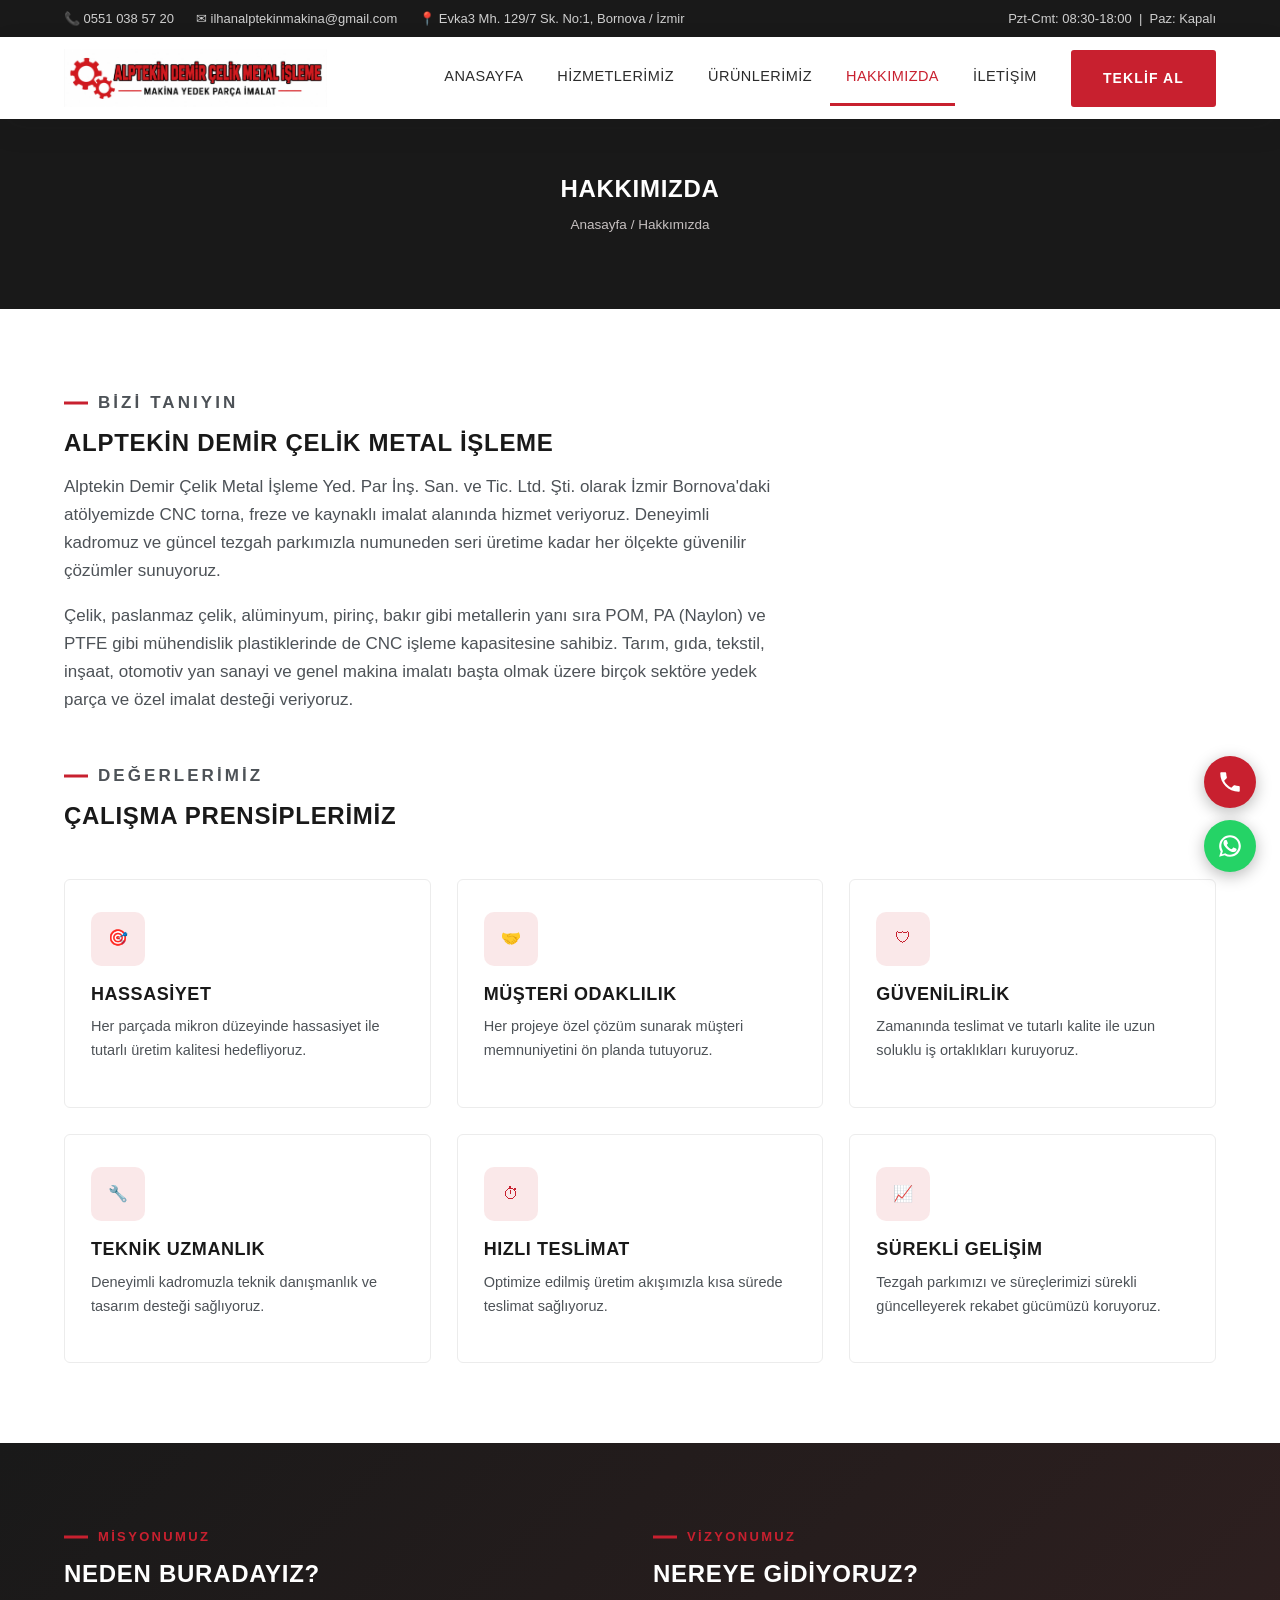
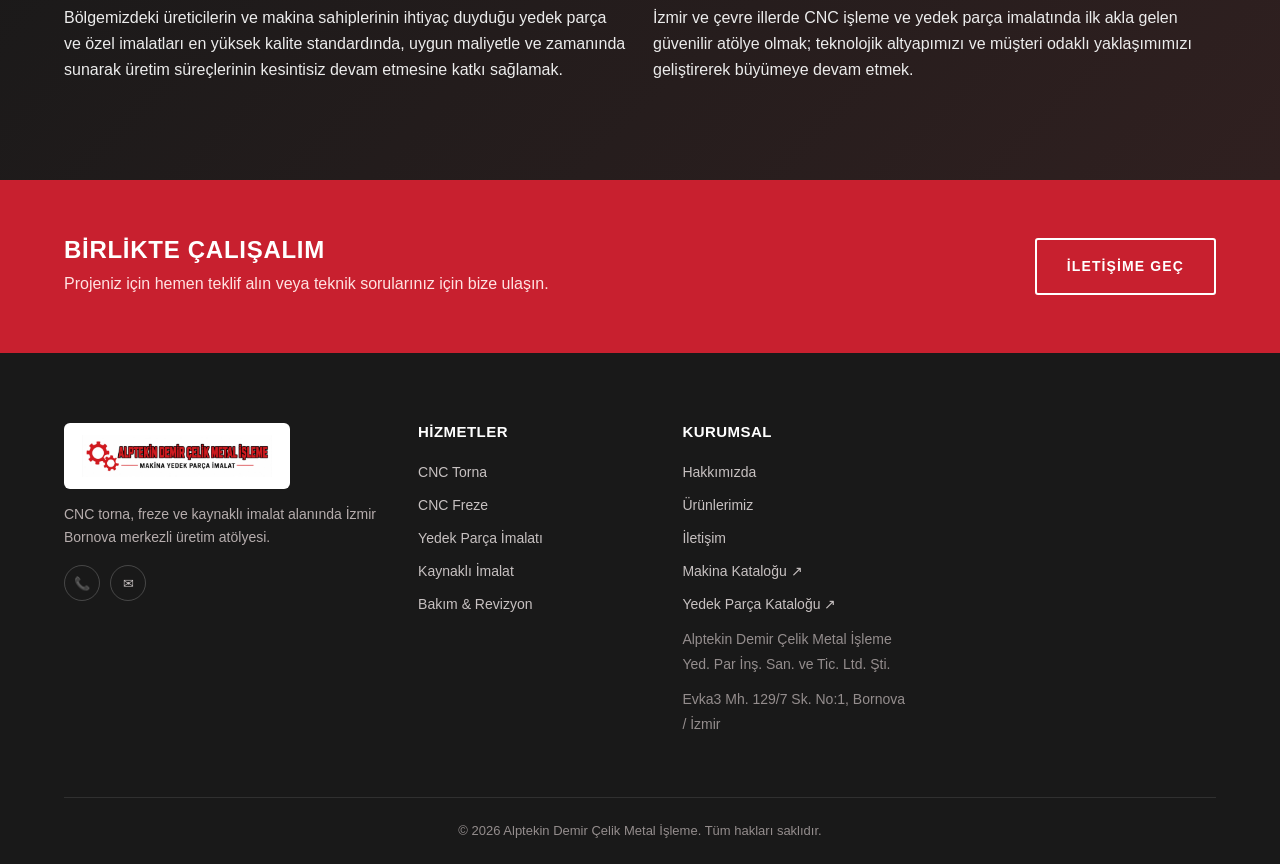
==== commit 2706b4d0: "Kataloglar eklendi: makina ve yedek parça PDF katalogları" ====
--- a/hakkimizda.html
+++ b/hakkimizda.html
@@ -172,10 +172,8 @@
           <li><a href="hakkimizda">Hakkımızda</a></li>
           <li><a href="urunlerimiz">Ürünlerimiz</a></li>
           <li><a href="iletisim">İletişim</a></li>
-        </ul>
-      </div>
-      <div>
-        <h4>Firma Bilgileri</h4>
+          <li><a href="docs/makina-katalogu.pdf" target="_blank" rel="noopener">Makina Kataloğu ↗</a></li>
+          <li><a href="docs/yedek-parca-katalogu.pdf" target="_blank" rel="noopener">Yedek Parça Kataloğu ↗</a></li>
         <ul class="footer-legal">
           <li>Alptekin Demir Çelik Metal İşleme Yed. Par İnş. San. ve Tic. Ltd. Şti.</li>
           <li>Evka3 Mh. 129/7 Sk. No:1, Bornova / İzmir</li>
--- a/css/style.css
+++ b/css/style.css
@@ -550,6 +550,23 @@
 .mt-0 { margin-top: 0; }
 .mb-0 { margin-bottom: 0; }
 
+/* ---------- Catalog Download Cards ---------- */
+.catalog-card {
+  background: var(--color-white);
+  border: 1px solid var(--color-gray-200);
+  border-radius: var(--radius);
+  padding: 32px 28px;
+  display: flex;
+  gap: 24px;
+  align-items: flex-start;
+  transition: box-shadow 0.25s ease, border-color 0.25s ease;
+}
+.catalog-card:hover { box-shadow: var(--shadow-hard); border-color: var(--color-red); }
+.catalog-card__icon { font-size: 44px; line-height: 1; flex-shrink: 0; }
+.catalog-card__body h3 { font-size: 20px; margin-bottom: 8px; }
+.catalog-card__body p { color: var(--color-steel); font-size: 14.5px; margin-bottom: 20px; }
+.catalog-card__actions { display: flex; gap: 12px; flex-wrap: wrap; }
+
 /* ---------- Floating CTA Buttons ---------- */
 .float-btns {
   position: fixed;
